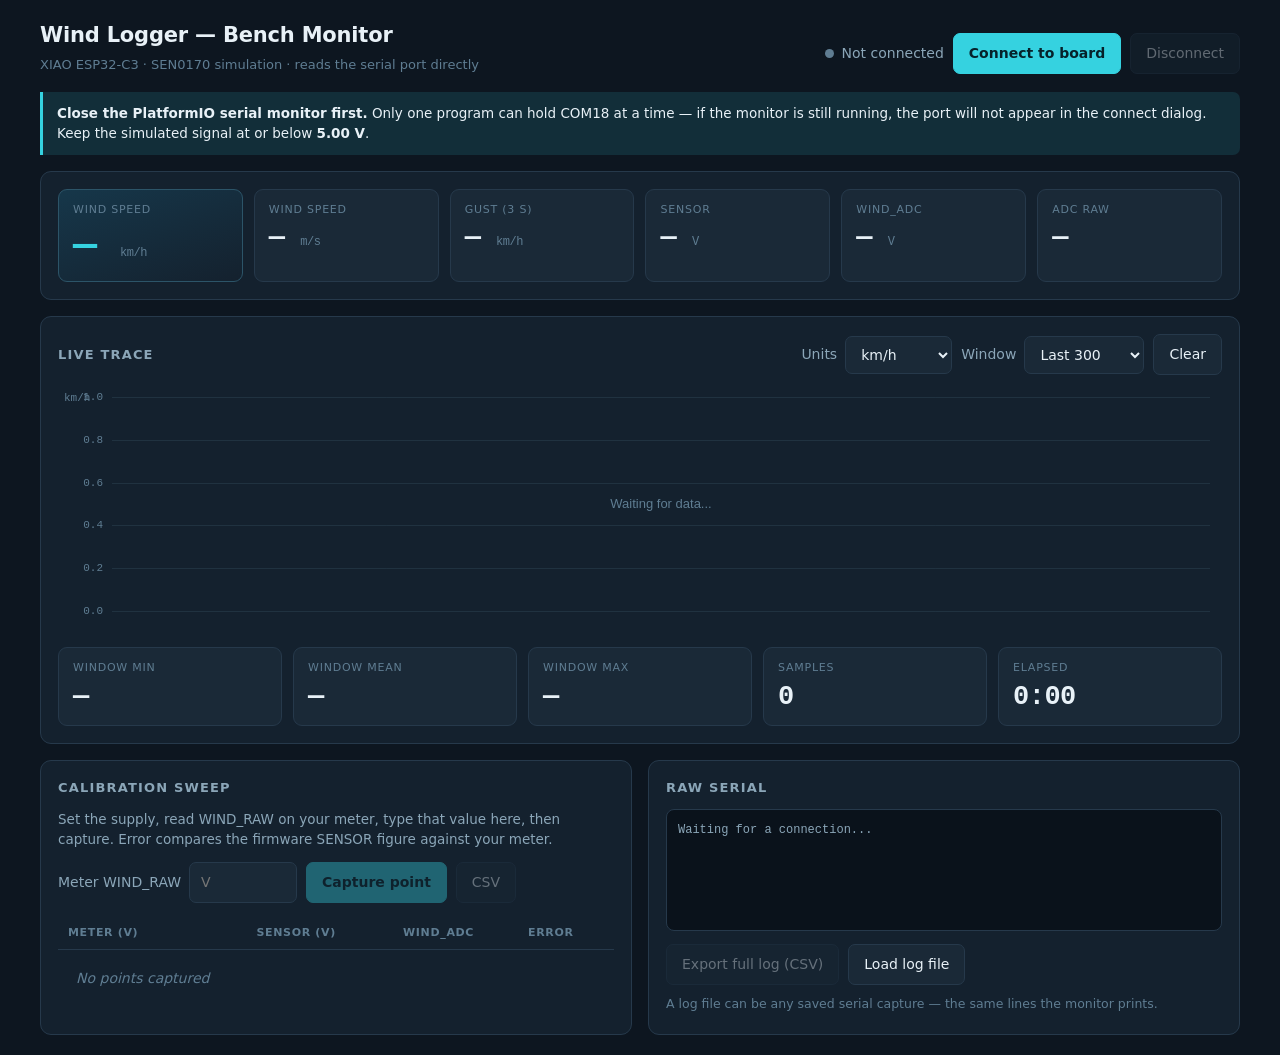
==== dashboard/bench-monitor.html @ 85e360a4 "Add Wi-Fi dashboard, USB bench monitor, and Pages deployment The logger now has three ways to be rea" ====
<!doctype html>
<html lang="en">
<head>
<meta charset="utf-8">
<meta name="viewport" content="width=device-width, initial-scale=1">
<title>SPL Wind Logger - Bench Monitor</title>
<style>
  :root {
    --bg: #0d1620; --panel: #14212e; --panel-2: #1a2937; --line: #26394b;
    --ink: #e8f1f7; --ink-dim: #8ba6b8; --ink-faint: #5f7d92;
    --accent: #35d2e0; --accent-soft: rgba(53, 210, 224, .13);
    --ok: #3ddc91; --warn: #ffb454; --bad: #ff5f56;
    --mono: ui-monospace, "Cascadia Mono", Consolas, monospace;
  }
  * { box-sizing: border-box; }
  body {
    margin: 0 auto; background: var(--bg); color: var(--ink);
    font: 15px/1.5 "Segoe UI", system-ui, sans-serif;
    padding: 20px; max-width: 1240px;
  }
  h1 { margin: 0; font-size: 21px; letter-spacing: -.2px; }
  h2 { margin: 0 0 12px; font-size: 13px; text-transform: uppercase;
       letter-spacing: .09em; color: var(--ink-dim); font-weight: 600; }
  .sub { color: var(--ink-faint); font-size: 13px; margin-top: 3px; }

  header { display: flex; flex-wrap: wrap; gap: 16px;
           align-items: flex-end; justify-content: space-between; margin-bottom: 18px; }
  .bar { display: flex; flex-wrap: wrap; gap: 9px; align-items: center; }

  button {
    background: var(--panel-2); color: var(--ink); border: 1px solid var(--line);
    border-radius: 7px; padding: 9px 15px; font: inherit; font-size: 14px;
    cursor: pointer; transition: .13s;
  }
  button:hover:not(:disabled) { background: #21374a; border-color: #38566e; }
  button:disabled { opacity: .38; cursor: not-allowed; }
  button.primary { background: var(--accent); color: #06222a; border-color: var(--accent); font-weight: 640; }
  button.primary:hover:not(:disabled) { background: #52e2ee; }

  .status { display: flex; align-items: center; gap: 8px; font-size: 14px; color: var(--ink-dim); }
  .dot { width: 9px; height: 9px; border-radius: 50%; background: var(--ink-faint); flex: none; }
  .dot.live { background: var(--ok); box-shadow: 0 0 0 4px rgba(61,220,145,.18); animation: pulse 1.9s infinite; }
  .dot.err { background: var(--bad); }
  @keyframes pulse { 50% { opacity: .45; } }

  .panel { background: var(--panel); border: 1px solid var(--line);
           border-radius: 11px; padding: 17px; margin-bottom: 16px; }

  .tiles { display: grid; grid-template-columns: repeat(auto-fit, minmax(132px, 1fr)); gap: 11px; }
  .tile { background: var(--panel-2); border: 1px solid var(--line);
          border-radius: 9px; padding: 12px 14px; }
  .tile .k { font-size: 11px; text-transform: uppercase; letter-spacing: .07em; color: var(--ink-faint); }
  .tile .v { font: 600 27px/1.15 var(--mono); margin-top: 5px; letter-spacing: -.5px; }
  .tile .u { font-size: 12px; color: var(--ink-faint); font-weight: 400; }
  .tile.hero { background: linear-gradient(160deg, #16374a, #14212e); border-color: #2c5468; }
  .tile.hero .v { font-size: 40px; color: var(--accent); }

  canvas#chart { width: 100%; height: 250px; display: block; }

  table { width: 100%; border-collapse: collapse; font-size: 14px; }
  th, td { padding: 8px 10px; text-align: right; border-bottom: 1px solid var(--line); }
  th { color: var(--ink-faint); font-size: 11px; text-transform: uppercase;
       letter-spacing: .06em; font-weight: 600; }
  th:first-child, td:first-child { text-align: left; }
  td { font-family: var(--mono); }
  tbody tr:last-child td { border-bottom: none; }
  .err-good { color: var(--ok); } .err-mid { color: var(--warn); } .err-bad { color: var(--bad); }
  .empty { color: var(--ink-faint); font-style: italic; text-align: center; padding: 18px; font-family: inherit; }

  input[type=number], select {
    background: var(--panel-2); color: var(--ink); border: 1px solid var(--line);
    border-radius: 7px; padding: 9px 11px; font: inherit; font-size: 14px; width: 108px;
  }
  select { width: auto; }
  label.fld { display: flex; align-items: center; gap: 8px; font-size: 14px; color: var(--ink-dim); }

  pre#raw { margin: 0; height: 122px; overflow-y: auto; background: #0a121b;
            border: 1px solid var(--line); border-radius: 8px; padding: 11px;
            font: 12px/1.55 var(--mono); color: var(--ink-dim); white-space: pre-wrap; }

  .note { border-left: 3px solid var(--accent); background: var(--accent-soft);
          border-radius: 0 7px 7px 0; padding: 11px 14px; font-size: 13.5px; margin-bottom: 16px; }
  .note.danger { border-color: var(--bad); background: rgba(255,95,86,.1); }
  .note b { color: var(--ink); }
  .row { display: flex; flex-wrap: wrap; gap: 16px; }
  .row > * { flex: 1 1 380px; margin-bottom: 0; }
  .hint { font-size: 12.5px; color: var(--ink-faint); margin-top: 10px; }
  code { font-family: var(--mono); font-size: 12.5px; color: var(--accent); }
</style>
</head>
<body>

<header>
  <div>
    <h1>Wind Logger &mdash; Bench Monitor</h1>
    <div class="sub">XIAO ESP32-C3 &middot; SEN0170 simulation &middot; reads the serial port directly</div>
  </div>
  <div class="bar">
    <div class="status"><span class="dot" id="dot"></span><span id="state">Not connected</span></div>
    <button class="primary" id="connect">Connect to board</button>
    <button id="disconnect" disabled>Disconnect</button>
  </div>
</header>

<div class="note danger" id="unsupported" hidden>
  <b>This browser cannot read serial ports.</b> Web Serial works in Chrome and Edge on Windows,
  but not Firefox or Safari. Open this file in Chrome or Edge. You can still use
  <b>Load log file</b> below to analyse a saved capture.
</div>

<div class="note">
  <b>Close the PlatformIO serial monitor first.</b> Only one program can hold COM18 at a time &mdash;
  if the monitor is still running, the port will not appear in the connect dialog. Keep the
  simulated signal at or below <b>5.00 V</b>.
</div>

<div class="panel">
  <div class="tiles">
    <div class="tile hero"><div class="k">Wind speed</div>
      <div class="v"><span id="t-primary">&mdash;</span> <span class="u">km/h</span></div></div>
    <div class="tile"><div class="k">Wind speed</div>
      <div class="v"><span id="t-secondary">&mdash;</span> <span class="u">m/s</span></div></div>
    <div class="tile"><div class="k">Gust (3 s)</div>
      <div class="v"><span id="t-gust">&mdash;</span> <span class="u">km/h</span></div></div>
    <div class="tile"><div class="k">Sensor</div>
      <div class="v"><span id="t-sensor">&mdash;</span> <span class="u">V</span></div></div>
    <div class="tile"><div class="k">WIND_ADC</div>
      <div class="v"><span id="t-adc">&mdash;</span> <span class="u">V</span></div></div>
    <div class="tile"><div class="k">ADC raw</div>
      <div class="v"><span id="t-raw">&mdash;</span></div></div>
  </div>
</div>

<div class="panel">
  <div style="display:flex;flex-wrap:wrap;gap:12px;align-items:center;justify-content:space-between;margin-bottom:8px">
    <h2 style="margin:0">Live trace</h2>
    <div class="bar">
      <label class="fld">Units
        <select id="units">
          <option value="kmh">km/h</option>
          <option value="ms">m/s</option>
          <option value="sensor">Sensor V</option>
        </select></label>
      <label class="fld">Window
        <select id="window">
          <option value="60">Last 60</option>
          <option value="300" selected>Last 300</option>
          <option value="0">Everything</option>
        </select></label>
      <button id="clear">Clear</button>
    </div>
  </div>
  <canvas id="chart"></canvas>
  <div class="tiles" style="margin-top:14px">
    <div class="tile"><div class="k">Window min</div><div class="v"><span id="s-min">&mdash;</span></div></div>
    <div class="tile"><div class="k">Window mean</div><div class="v"><span id="s-mean">&mdash;</span></div></div>
    <div class="tile"><div class="k">Window max</div><div class="v"><span id="s-max">&mdash;</span></div></div>
    <div class="tile"><div class="k">Samples</div><div class="v"><span id="s-n">0</span></div></div>
    <div class="tile"><div class="k">Elapsed</div><div class="v"><span id="s-t">0:00</span></div></div>
  </div>
</div>

<div class="row">
  <div class="panel">
    <h2>Calibration sweep</h2>
    <p style="margin:0 0 12px;font-size:13.5px;color:var(--ink-dim)">
      Set the supply, read WIND_RAW on your meter, type that value here, then capture.
      Error compares the firmware SENSOR figure against your meter.</p>
    <div class="bar" style="margin-bottom:14px">
      <label class="fld">Meter WIND_RAW
        <input type="number" id="set-v" step="0.001" min="0" max="5" placeholder="V"></label>
      <button class="primary" id="capture" disabled>Capture point</button>
      <button id="export-cal" disabled>CSV</button>
    </div>
    <table>
      <thead><tr><th>Meter (V)</th><th>SENSOR (V)</th><th>WIND_ADC</th><th>Error</th><th></th></tr></thead>
      <tbody id="cal-body"><tr><td colspan="5" class="empty">No points captured</td></tr></tbody>
    </table>
    <div id="fit" class="hint"></div>
  </div>

  <div class="panel">
    <h2>Raw serial</h2>
    <pre id="raw">Waiting for a connection...</pre>
    <div class="bar" style="margin-top:13px">
      <button id="export-log" disabled>Export full log (CSV)</button>
      <button id="load-log">Load log file</button>
      <input type="file" id="file" accept=".txt,.log,.csv" hidden>
    </div>
    <div class="hint">A log file can be any saved serial capture &mdash; the same lines the monitor prints.</div>
  </div>
</div>

<script>
"use strict";

var LINE_RE = /ADC=([\d.]+)\s*\|\s*WIND_ADC=([\d.]+)\s*V\s*\|\s*SENSOR=([\d.]+)\s*V\s*\|\s*WIND=([\d.]+)\s*m\/s\s*\|\s*([\d.]+)\s*km\/h/;
var GUST_WINDOW_MS = 3000;
var MAX_POINTS = 5000;
var SAMPLE_PERIOD_MS = 630;   // firmware prints roughly every 0.63 s

var $ = function (id) { return document.getElementById(id); };
var samples = [];      // { t, raw, adc, sensor, ms, kmh }
var calPoints = [];    // { setV, sensor, adc }
var port = null, reader = null, streamClosed = null, textBuf = "";
var startedAt = null, latest = null, redrawQueued = false;

var UNITS = {
  kmh:    { key: "kmh",    label: "km/h", digits: 1 },
  ms:     { key: "ms",     label: "m/s",  digits: 2 },
  sensor: { key: "sensor", label: "V",    digits: 3 }
};
function unit() { return UNITS[$("units").value]; }

/* ---------- serial ---------- */

if (!("serial" in navigator)) {
  $("unsupported").hidden = false;
  $("connect").disabled = true;
}

function setState(kind, label) {
  $("dot").className = "dot" + (kind ? " " + kind : "");
  $("state").textContent = label;
}

$("connect").onclick = async function () {
  try {
    port = await navigator.serial.requestPort();
    await port.open({ baudRate: 115200 });
  } catch (err) {
    if (err && err.name === "NotFoundError") return;   // picker dismissed
    setState("err", "Could not open port");
    appendRaw("[error] " + (err && err.message ? err.message : err));
    return;
  }

  var decoder = new TextDecoderStream();
  streamClosed = port.readable.pipeTo(decoder.writable).catch(function () {});
  reader = decoder.readable.getReader();

  setState("live", "Live on 115200");
  $("connect").disabled = true;
  $("disconnect").disabled = false;
  $("capture").disabled = false;
  appendRaw("[connected at 115200 baud]");

  if (startedAt === null) startedAt = performance.now();

  try {
    for (;;) {
      var res = await reader.read();
      if (res.done) break;
      if (res.value) ingest(res.value);
    }
  } catch (err) {
    appendRaw("[stream ended] " + (err && err.message ? err.message : err));
  }
  setState("", "Disconnected");
};

$("disconnect").onclick = async function () {
  try { if (reader) await reader.cancel(); } catch (e) {}
  try { if (streamClosed) await streamClosed; } catch (e) {}
  try { if (port) await port.close(); } catch (e) {}
  reader = null; port = null; streamClosed = null;
  setState("", "Disconnected");
  $("connect").disabled = false;
  $("disconnect").disabled = true;
  $("capture").disabled = samples.length === 0;
  appendRaw("[disconnected]");
};

function ingest(chunk) {
  textBuf += chunk;
  var lines = textBuf.split(/\r?\n/);
  textBuf = lines.pop();                 // keep the incomplete tail
  for (var i = 0; i < lines.length; i++) {
    var trimmed = lines[i].trim();
    if (!trimmed) continue;
    appendRaw(trimmed);
    var m = LINE_RE.exec(trimmed);
    if (m) {
      addSample({
        t: performance.now(),
        raw:    parseFloat(m[1]),
        adc:    parseFloat(m[2]),
        sensor: parseFloat(m[3]),
        ms:     parseFloat(m[4]),
        kmh:    parseFloat(m[5])
      });
    }
  }
}

/* ---------- data ---------- */

function addSample(s) {
  samples.push(s);
  if (samples.length > MAX_POINTS) samples.shift();
  latest = s;
  queueRedraw();
}

function queueRedraw() {
  if (redrawQueued) return;
  redrawQueued = true;
  requestAnimationFrame(function () { redrawQueued = false; render(); });
}

function visible() {
  var n = parseInt($("window").value, 10);
  return n > 0 ? samples.slice(-n) : samples;
}

function gust() {
  if (!latest) return null;
  var peak = 0;
  for (var i = samples.length - 1; i >= 0; i--) {
    if (latest.t - samples[i].t > GUST_WINDOW_MS) break;
    if (samples[i].kmh > peak) peak = samples[i].kmh;
  }
  return peak;
}

/* ---------- rendering ---------- */

function render() {
  var u = unit();

  if (latest) {
    $("t-primary").textContent   = latest.kmh.toFixed(1);
    $("t-secondary").textContent = latest.ms.toFixed(2);
    $("t-sensor").textContent    = latest.sensor.toFixed(3);
    $("t-adc").textContent       = latest.adc.toFixed(3);
    $("t-raw").textContent       = latest.raw.toFixed(0);
    var g = gust();
    $("t-gust").textContent      = g === null ? "—" : g.toFixed(1);
  }

  var win = visible();
  var series = [];
  for (var i = 0; i < win.length; i++) series.push(win[i][u.key]);

  if (series.length) {
    var sum = 0, lo = Infinity, hi = -Infinity;
    for (var j = 0; j < series.length; j++) {
      sum += series[j];
      if (series[j] < lo) lo = series[j];
      if (series[j] > hi) hi = series[j];
    }
    $("s-min").textContent  = lo.toFixed(u.digits);
    $("s-mean").textContent = (sum / series.length).toFixed(u.digits);
    $("s-max").textContent  = hi.toFixed(u.digits);
  } else {
    $("s-min").textContent = "—";
    $("s-mean").textContent = "—";
    $("s-max").textContent = "—";
  }

  $("s-n").textContent = samples.length;
  if (startedAt !== null) {
    var secs = Math.floor((performance.now() - startedAt) / 1000);
    $("s-t").textContent = Math.floor(secs / 60) + ":" + String(secs % 60).padStart(2, "0");
  }

  $("export-log").disabled = samples.length === 0;
  drawChart(series, u);
}

function drawChart(series, u) {
  var cv = $("chart");
  var dpr = window.devicePixelRatio || 1;
  var w = cv.clientWidth, h = cv.clientHeight;
  if (!w || !h) return;
  if (cv.width !== Math.round(w * dpr) || cv.height !== Math.round(h * dpr)) {
    cv.width = Math.round(w * dpr);
    cv.height = Math.round(h * dpr);
  }
  var g = cv.getContext("2d");
  g.setTransform(dpr, 0, 0, dpr, 0, 0);
  g.clearRect(0, 0, w, h);

  var padL = 54, padR = 12, padT = 14, padB = 22;
  var plotW = w - padL - padR, plotH = h - padT - padB;

  var peak = 0;
  for (var i = 0; i < series.length; i++) if (series[i] > peak) peak = series[i];
  var top = niceCeil(peak * 1.15) || 1;

  // horizontal gridlines, always anchored at zero
  g.lineWidth = 1;
  g.font = "11px ui-monospace, Consolas, monospace";
  var ticks = 5;
  for (var k = 0; k <= ticks; k++) {
    var val = (top / ticks) * k;
    var y = Math.round(padT + plotH - (val / top) * plotH) + .5;
    g.strokeStyle = "rgba(141,190,216,.11)";
    g.beginPath(); g.moveTo(padL, y); g.lineTo(padL + plotW, y); g.stroke();
    g.fillStyle = "#5f7d92";
    g.textAlign = "right"; g.textBaseline = "middle";
    g.fillText(val.toFixed(u.digits), padL - 9, y);
  }

  g.fillStyle = "#5f7d92";
  g.textAlign = "left"; g.textBaseline = "top";
  g.fillText(u.label, 6, padT - 4);

  if (series.length < 2) {
    g.fillStyle = "#5f7d92";
    g.textAlign = "center"; g.textBaseline = "middle";
    g.font = "13px 'Segoe UI', sans-serif";
    g.fillText("Waiting for data...", padL + plotW / 2, padT + plotH / 2);
    return;
  }

  var xAt = function (i) { return padL + (i / (series.length - 1)) * plotW; };
  var yAt = function (v) { return padT + plotH - (v / top) * plotH; };

  var grad = g.createLinearGradient(0, padT, 0, padT + plotH);
  grad.addColorStop(0, "rgba(53,210,224,.30)");
  grad.addColorStop(1, "rgba(53,210,224,0)");
  g.beginPath();
  g.moveTo(xAt(0), padT + plotH);
  for (var a = 0; a < series.length; a++) g.lineTo(xAt(a), yAt(series[a]));
  g.lineTo(xAt(series.length - 1), padT + plotH);
  g.closePath();
  g.fillStyle = grad;
  g.fill();

  g.beginPath();
  for (var b = 0; b < series.length; b++) {
    if (b === 0) g.moveTo(xAt(b), yAt(series[b]));
    else g.lineTo(xAt(b), yAt(series[b]));
  }
  g.strokeStyle = "#35d2e0";
  g.lineWidth = 2;
  g.lineJoin = "round";
  g.lineCap = "round";
  g.stroke();

  g.beginPath();
  g.arc(xAt(series.length - 1), yAt(series[series.length - 1]), 3.5, 0, Math.PI * 2);
  g.fillStyle = "#35d2e0";
  g.fill();
}

function niceCeil(v) {
  if (!(v > 0)) return 0;
  var mag = Math.pow(10, Math.floor(Math.log10(v)));
  var n = v / mag;
  var step = n <= 1 ? 1 : n <= 2 ? 2 : n <= 2.5 ? 2.5 : n <= 5 ? 5 : 10;
  return step * mag;
}

/* ---------- calibration ---------- */

$("capture").onclick = function () {
  var setV = parseFloat($("set-v").value);
  if (!isFinite(setV) || setV < 0) { $("set-v").focus(); return; }
  if (!latest) return;
  calPoints.push({ setV: setV, sensor: latest.sensor, adc: latest.adc });
  calPoints.sort(function (a, b) { return a.setV - b.setV; });
  $("set-v").value = "";
  renderCal();
};

$("set-v").onkeydown = function (e) { if (e.key === "Enter") $("capture").click(); };

function renderCal() {
  var body = $("cal-body");
  body.innerHTML = "";

  if (!calPoints.length) {
    body.innerHTML = '<tr><td colspan="5" class="empty">No points captured</td></tr>';
    $("export-cal").disabled = true;
    $("fit").textContent = "";
    return;
  }
  $("export-cal").disabled = false;

  calPoints.forEach(function (p, i) {
    var errPct = p.setV > 0 ? ((p.sensor - p.setV) / p.setV) * 100 : NaN;
    var cls = !isFinite(errPct) ? ""
      : Math.abs(errPct) <= 2 ? "err-good"
      : Math.abs(errPct) <= 5 ? "err-mid" : "err-bad";
    var tr = document.createElement("tr");
    tr.innerHTML =
      "<td>" + p.setV.toFixed(3) + "</td>" +
      "<td>" + p.sensor.toFixed(3) + "</td>" +
      "<td>" + p.adc.toFixed(3) + "</td>" +
      '<td class="' + cls + '">' +
        (isFinite(errPct) ? (errPct >= 0 ? "+" : "") + errPct.toFixed(1) + "%" : "—") +
      "</td>" +
      '<td><button class="del" data-i="' + i + '">Remove</button></td>';
    body.appendChild(tr);
  });

  Array.prototype.forEach.call(body.querySelectorAll("button.del"), function (btn) {
    btn.onclick = function () {
      calPoints.splice(parseInt(btn.getAttribute("data-i"), 10), 1);
      renderCal();
    };
  });

  // Least-squares slope through the origin: the factor mapping SENSOR onto the meter.
  var num = 0, den = 0, used = 0;
  for (var i = 0; i < calPoints.length; i++) {
    var p = calPoints[i];
    if (p.setV <= 0) continue;
    num += p.sensor * p.setV;
    den += p.sensor * p.sensor;
    used++;
  }

  if (used >= 2 && den > 0) {
    var f = num / den;
    $("fit").innerHTML =
      "Best-fit correction across " + used + " non-zero points: <b>&times;" + f.toFixed(4) + "</b>. " +
      "That is equivalent to <code>DIVIDER_MULTIPLIER = " + (3 * f).toFixed(4) + "f</code> in main.cpp " +
      "(currently 3.0). Only worth changing if the factor sits consistently more than about 2% away from 1.0.";
  } else {
    $("fit").textContent = "Capture at least two non-zero points to get a fit.";
  }
}

/* ---------- export / import ---------- */

function download(name, text) {
  var url = URL.createObjectURL(new Blob([text], { type: "text/csv" }));
  var a = document.createElement("a");
  a.href = url;
  a.download = name;
  document.body.appendChild(a);
  a.click();
  a.remove();
  setTimeout(function () { URL.revokeObjectURL(url); }, 1000);
}

$("export-log").onclick = function () {
  var t0 = samples.length ? samples[0].t : 0;
  var rows = ["seconds,adc_raw,wind_adc_v,sensor_v,wind_ms,wind_kmh"];
  for (var i = 0; i < samples.length; i++) {
    var s = samples[i];
    rows.push([((s.t - t0) / 1000).toFixed(2), s.raw.toFixed(0), s.adc.toFixed(4),
               s.sensor.toFixed(4), s.ms.toFixed(3), s.kmh.toFixed(2)].join(","));
  }
  download("wind-log.csv", rows.join("\n"));
};

$("export-cal").onclick = function () {
  var rows = ["meter_wind_raw_v,firmware_sensor_v,wind_adc_v,error_pct"];
  for (var i = 0; i < calPoints.length; i++) {
    var p = calPoints[i];
    var e = p.setV > 0 ? (((p.sensor - p.setV) / p.setV) * 100).toFixed(2) : "";
    rows.push([p.setV.toFixed(3), p.sensor.toFixed(3), p.adc.toFixed(3), e].join(","));
  }
  download("calibration-sweep.csv", rows.join("\n"));
};

$("load-log").onclick = function () { $("file").click(); };

$("file").onchange = async function (e) {
  var file = e.target.files && e.target.files[0];
  if (!file) return;
  var text = await file.text();
  var lines = text.split(/\r?\n/);
  samples.length = 0;
  var synth = 0;
  for (var i = 0; i < lines.length; i++) {
    var m = LINE_RE.exec(lines[i]);
    if (!m) continue;
    samples.push({
      t: synth,
      raw:    parseFloat(m[1]),
      adc:    parseFloat(m[2]),
      sensor: parseFloat(m[3]),
      ms:     parseFloat(m[4]),
      kmh:    parseFloat(m[5])
    });
    synth += SAMPLE_PERIOD_MS;
  }
  latest = samples.length ? samples[samples.length - 1] : null;
  startedAt = performance.now() - synth;
  appendRaw("[loaded " + samples.length + " readings from " + file.name + "]");
  if (samples.length) {
    $("capture").disabled = false;
    setState("", "Reviewing " + file.name);
  }
  render();
  e.target.value = "";
};

/* ---------- misc ---------- */

function appendRaw(line) {
  var el = $("raw");
  if (el.getAttribute("data-seeded") !== "1") {
    el.textContent = "";
    el.setAttribute("data-seeded", "1");
  }
  var atBottom = el.scrollHeight - el.scrollTop - el.clientHeight < 30;
  el.textContent += line + "\n";
  var lines = el.textContent.split("\n");
  if (lines.length > 200) el.textContent = lines.slice(-200).join("\n");
  if (atBottom) el.scrollTop = el.scrollHeight;
}

$("clear").onclick = function () {
  samples.length = 0;
  latest = null;
  startedAt = performance.now();
  var el = $("raw");
  el.textContent = "";
  el.setAttribute("data-seeded", "1");
  render();
};

$("units").onchange = render;
$("window").onchange = render;
window.addEventListener("resize", queueRedraw);
setInterval(function () { if (startedAt !== null) render(); }, 1000);

render();
</script>
</body>
</html>
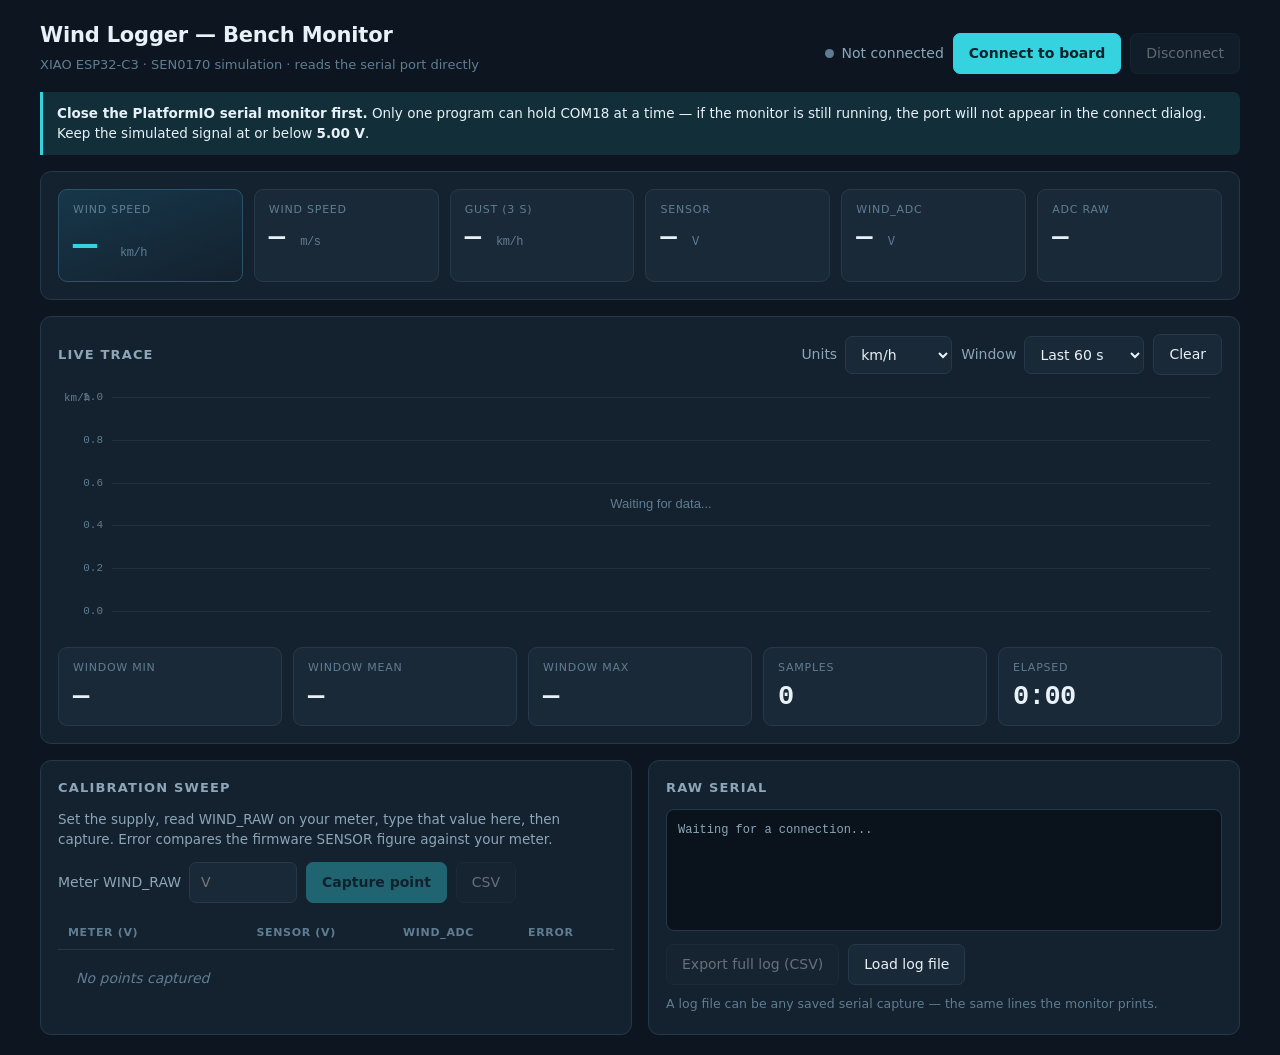
==== commit 24fc7ede: "Fix the fallout from the 100 ms publish rate Includes the in-progress Firebase Realtime Database rel" ====
--- a/dashboard/bench-monitor.html
+++ b/dashboard/bench-monitor.html
@@ -143,8 +143,9 @@
         </select></label>
       <label class="fld">Window
         <select id="window">
-          <option value="60">Last 60</option>
-          <option value="300" selected>Last 300</option>
+          <option value="30">Last 30 s</option>
+          <option value="60" selected>Last 60 s</option>
+          <option value="300">Last 5 min</option>
           <option value="0">Everything</option>
         </select></label>
       <button id="clear">Clear</button>
@@ -196,8 +197,8 @@
 
 var LINE_RE = /ADC=([\d.]+)\s*\|\s*WIND_ADC=([\d.]+)\s*V\s*\|\s*SENSOR=([\d.]+)\s*V\s*\|\s*WIND=([\d.]+)\s*m\/s\s*\|\s*([\d.]+)\s*km\/h/;
 var GUST_WINDOW_MS = 3000;
-var MAX_POINTS = 5000;
-var SAMPLE_PERIOD_MS = 630;   // firmware prints roughly every 0.63 s
+var MAX_POINTS = 20000;       // ~33 min at the firmware's 10 lines per second
+var SAMPLE_PERIOD_MS = 100;   // must match PUBLISH_INTERVAL_MS in main.cpp
 
 var $ = function (id) { return document.getElementById(id); };
 var samples = [];      // { t, raw, adc, sensor, ms, kmh }
@@ -308,9 +309,15 @@
   requestAnimationFrame(function () { redrawQueued = false; render(); });
 }
 
+// Bounded by time rather than by a sample count, so the window keeps its meaning
+// whatever rate the firmware prints at.
 function visible() {
-  var n = parseInt($("window").value, 10);
-  return n > 0 ? samples.slice(-n) : samples;
+  var secs = parseInt($("window").value, 10);
+  if (!(secs > 0) || !latest) return samples;
+  var cutoff = latest.t - secs * 1000;
+  var start = samples.length;
+  while (start > 0 && samples[start - 1].t >= cutoff) start--;
+  return samples.slice(start);
 }
 
 function gust() {
